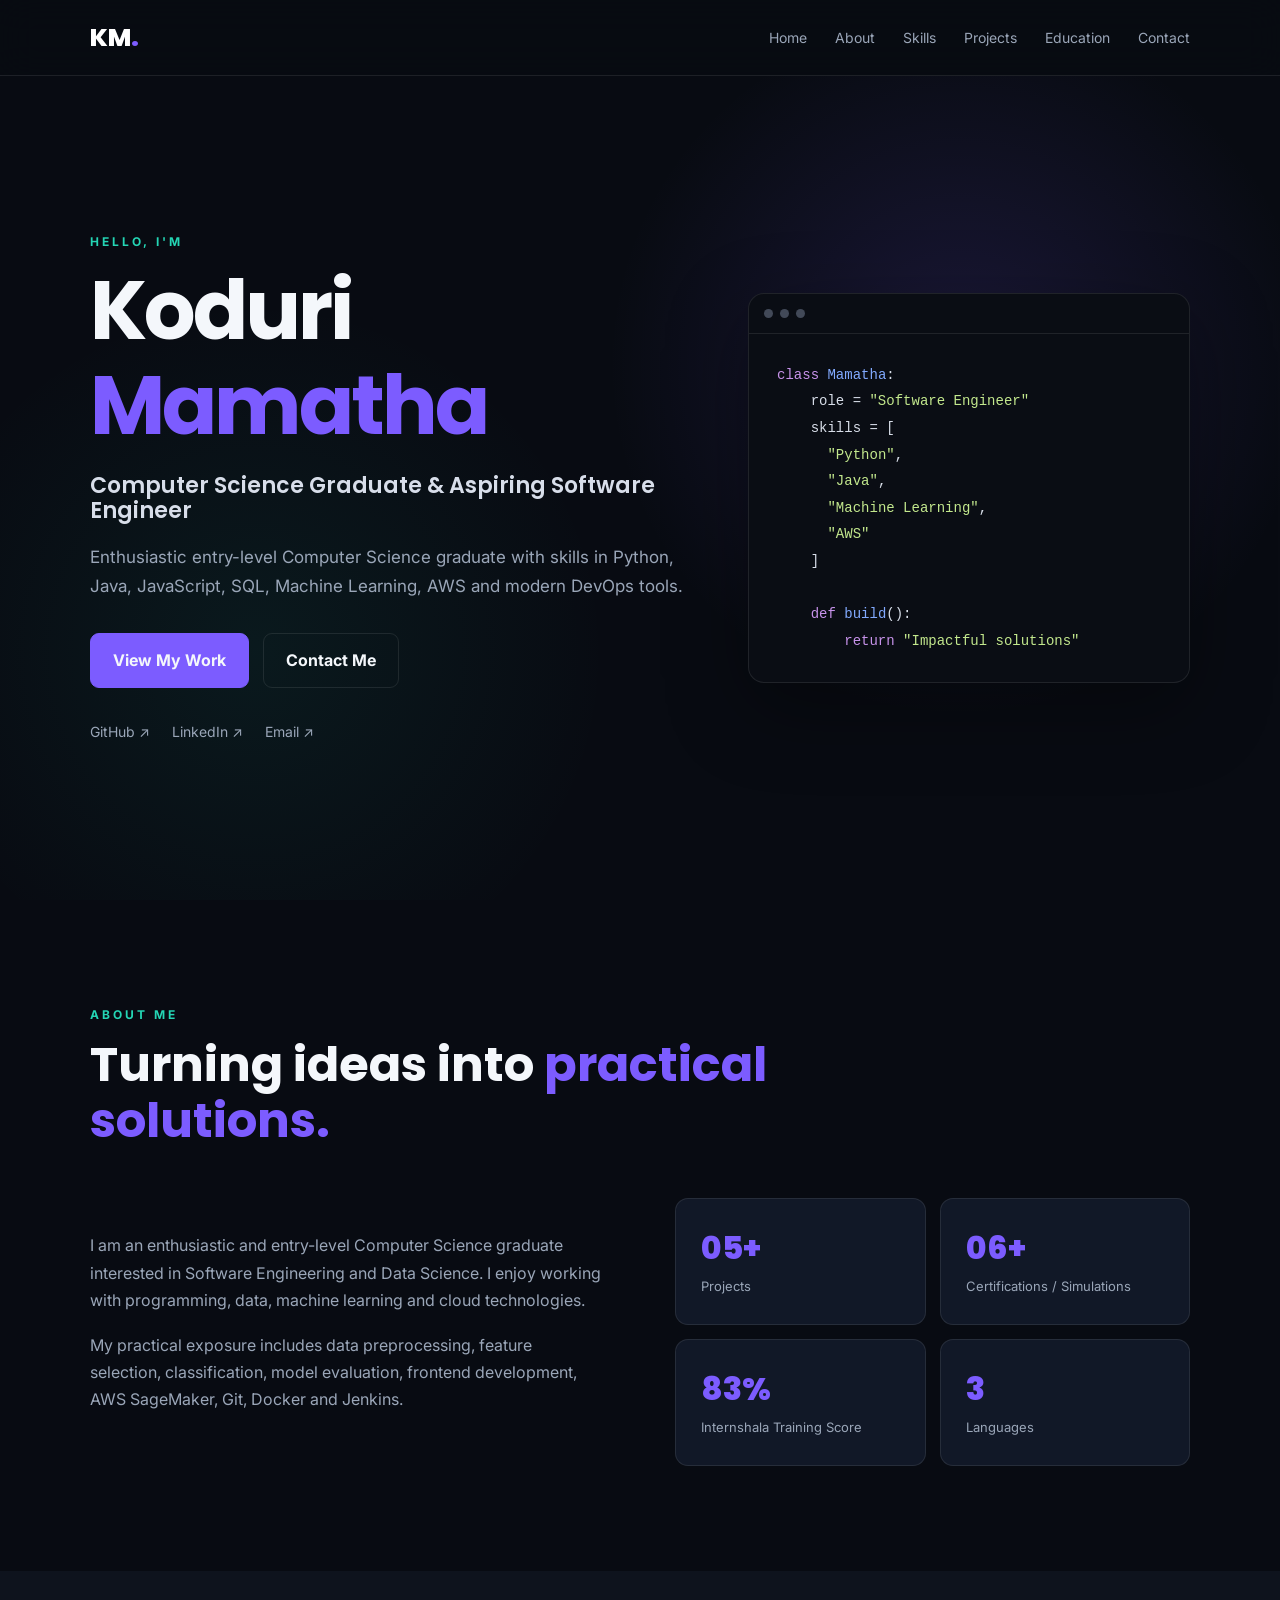
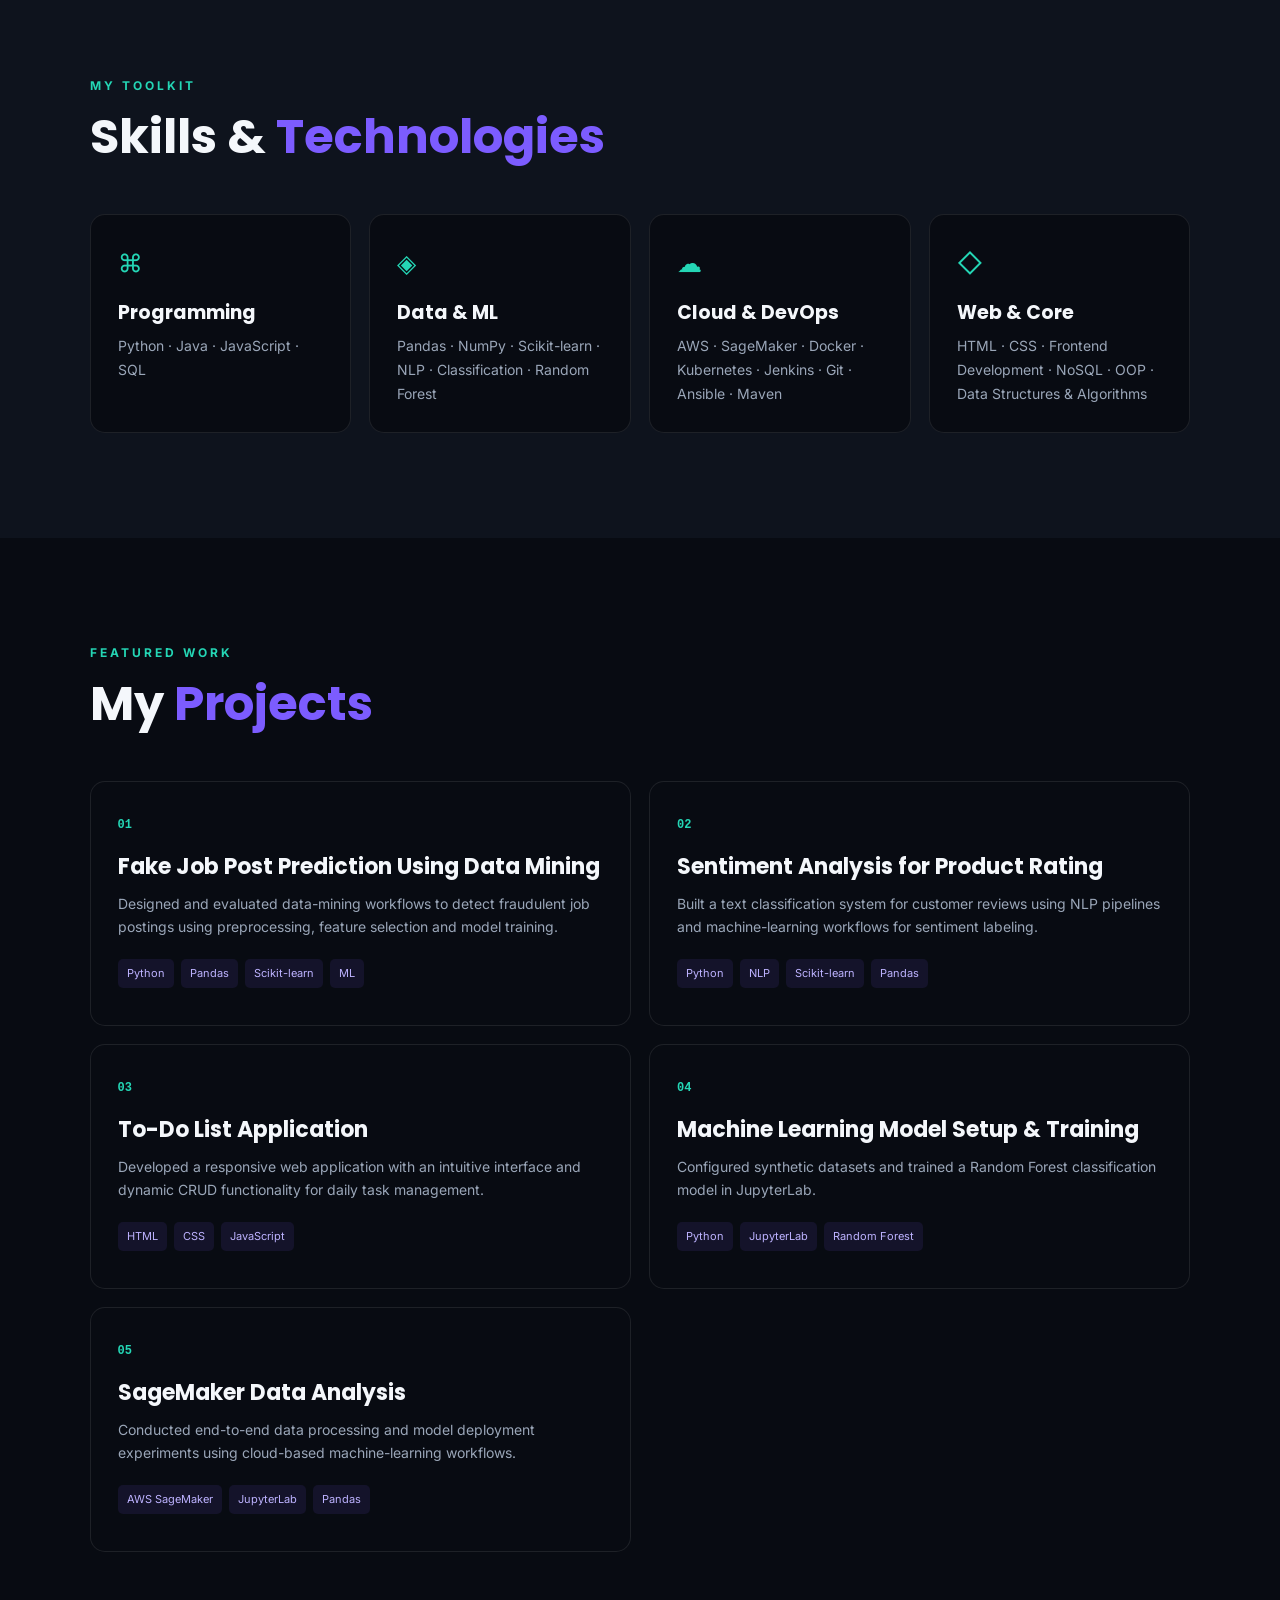
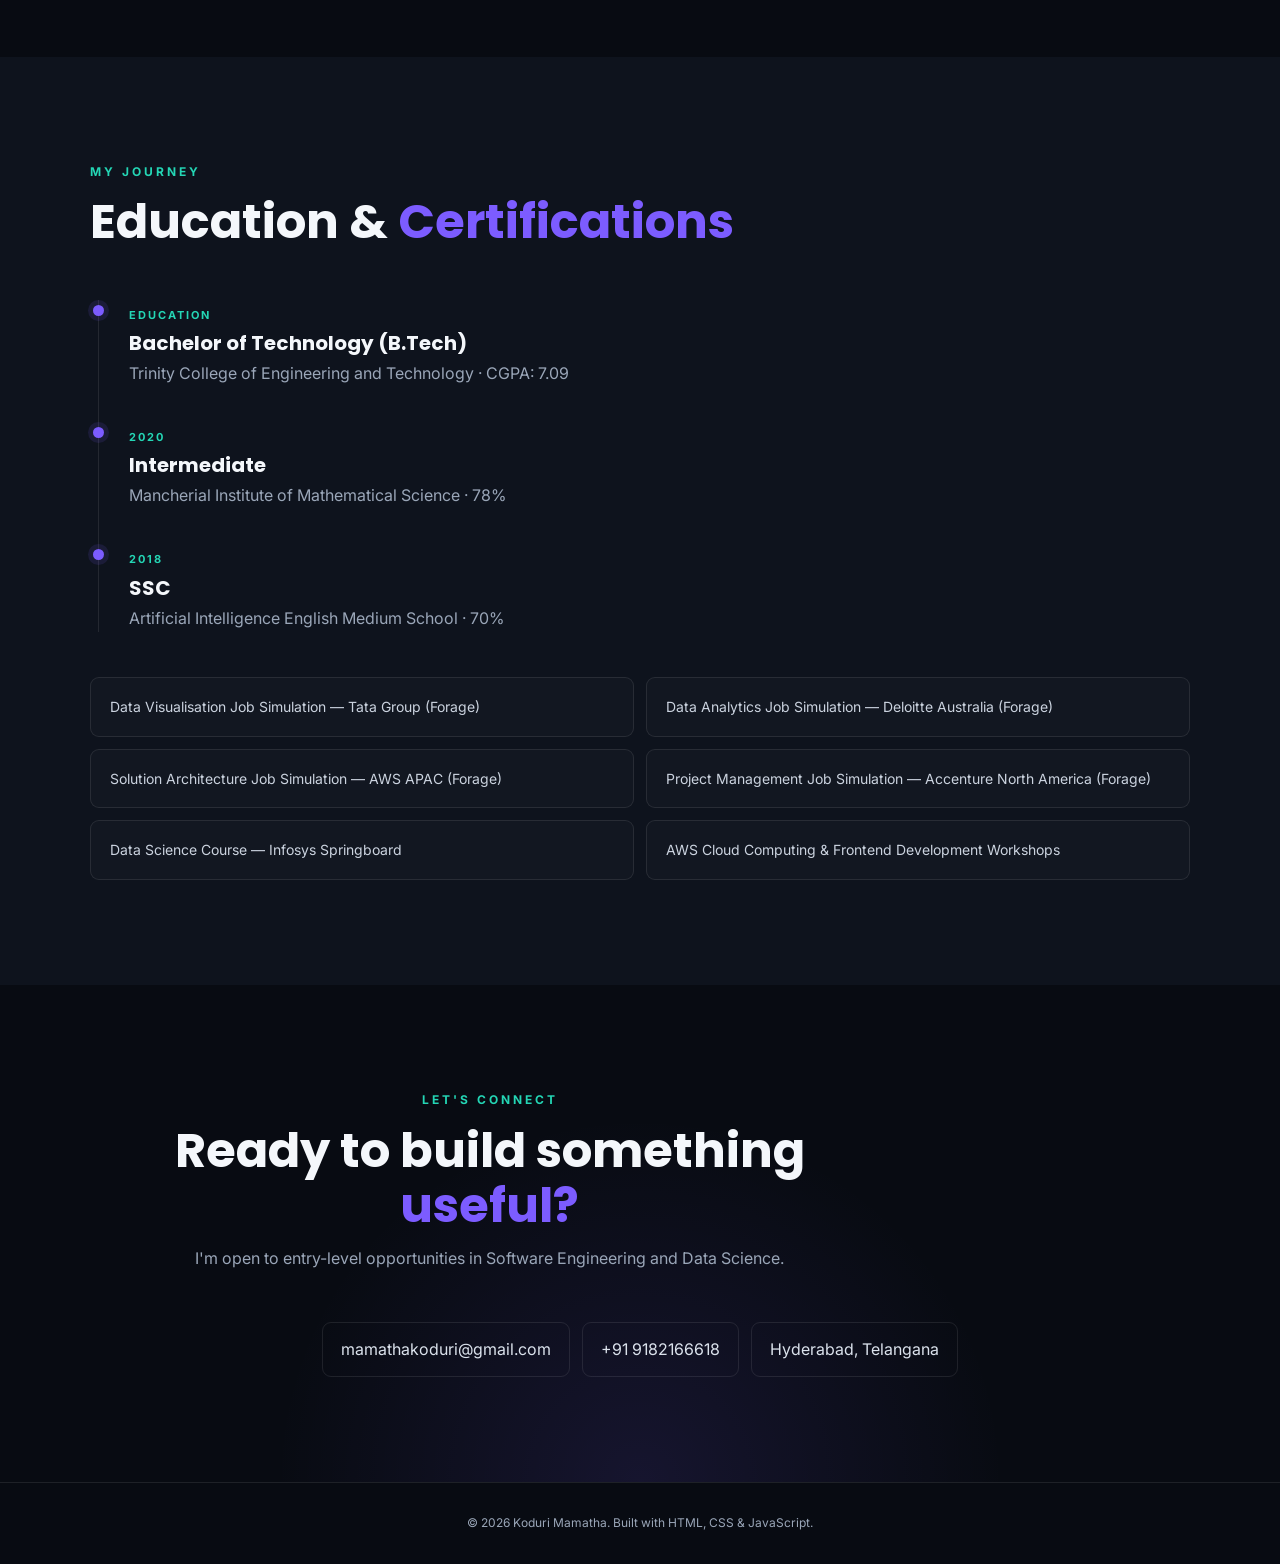
==== index.html @ 114ed8fb "Add portfolio website" ====
<!DOCTYPE html>
<html lang="en">
<head>
  <meta charset="UTF-8">
  <meta name="viewport" content="width=device-width, initial-scale=1.0">
  <meta name="description" content="Portfolio of Koduri Mamatha - Computer Science Graduate">
  <title>Koduri Mamatha | Portfolio</title>
  <link rel="preconnect" href="https://fonts.googleapis.com">
  <link rel="preconnect" href="https://fonts.gstatic.com" crossorigin>
  <link href="https://fonts.googleapis.com/css2?family=Inter:wght@400;500;600;700;800&family=Poppins:wght@500;600;700;800&display=swap" rel="stylesheet">
  <link rel="stylesheet" href="style.css">
</head>
<body>
  <header class="header">
    <a href="#home" class="logo">KM<span>.</span></a>
    <button class="menu-btn" aria-label="Open menu">☰</button>
    <nav class="nav">
      <a href="#home">Home</a>
      <a href="#about">About</a>
      <a href="#skills">Skills</a>
      <a href="#projects">Projects</a>
      <a href="#education">Education</a>
      <a href="#contact">Contact</a>
    </nav>
  </header>

  <main>
    <section id="home" class="hero">
      <div class="hero-content">
        <p class="eyebrow">HELLO, I'M</p>
        <h1>Koduri <span>Mamatha</span></h1>
        <h2>Computer Science Graduate &amp; Aspiring Software Engineer</h2>
        <p class="hero-text">
          Enthusiastic entry-level Computer Science graduate with skills in Python, Java,
          JavaScript, SQL, Machine Learning, AWS and modern DevOps tools.
        </p>
        <div class="buttons">
          <a class="btn primary" href="#projects">View My Work</a>
          <a class="btn secondary" href="#contact">Contact Me</a>
        </div>
        <div class="socials">
          <a href="https://github.com/mamathakoduri" target="_blank" rel="noopener">GitHub ↗</a>
          <a href="https://linkedin.com/in/koduri-mamatha-b3685325b" target="_blank" rel="noopener">LinkedIn ↗</a>
          <a href="mailto:mamathakoduri@gmail.com">Email ↗</a>
        </div>
      </div>
      <div class="hero-card">
        <div class="code-window">
          <div class="dots"><i></i><i></i><i></i></div>
          <pre><span class="purple">class</span> <span class="blue">Mamatha</span>:
    role = <span class="green">"Software Engineer"</span>
    skills = [
      <span class="green">"Python"</span>,
      <span class="green">"Java"</span>,
      <span class="green">"Machine Learning"</span>,
      <span class="green">"AWS"</span>
    ]

    <span class="purple">def</span> <span class="blue">build</span>():
        <span class="purple">return</span> <span class="green">"Impactful solutions"</span></pre>
        </div>
      </div>
    </section>

    <section id="about" class="section">
      <div class="section-heading">
        <p class="eyebrow">ABOUT ME</p>
        <h2>Turning ideas into <span>practical solutions.</span></h2>
      </div>
      <div class="about-grid">
        <div>
          <p>
            I am an enthusiastic and entry-level Computer Science graduate interested in
            Software Engineering and Data Science. I enjoy working with programming,
            data, machine learning and cloud technologies.
          </p>
          <p>
            My practical exposure includes data preprocessing, feature selection,
            classification, model evaluation, frontend development, AWS SageMaker,
            Git, Docker and Jenkins.
          </p>
        </div>
        <div class="facts">
          <div><strong>05+</strong><span>Projects</span></div>
          <div><strong>06+</strong><span>Certifications / Simulations</span></div>
          <div><strong>83%</strong><span>Internshala Training Score</span></div>
          <div><strong>3</strong><span>Languages</span></div>
        </div>
      </div>
    </section>

    <section id="skills" class="section alt">
      <div class="section-heading">
        <p class="eyebrow">MY TOOLKIT</p>
        <h2>Skills &amp; <span>Technologies</span></h2>
      </div>
      <div class="skills-grid">
        <article class="skill-card"><div class="icon">⌘</div><h3>Programming</h3><p>Python · Java · JavaScript · SQL</p></article>
        <article class="skill-card"><div class="icon">◈</div><h3>Data &amp; ML</h3><p>Pandas · NumPy · Scikit-learn · NLP · Classification · Random Forest</p></article>
        <article class="skill-card"><div class="icon">☁</div><h3>Cloud &amp; DevOps</h3><p>AWS · SageMaker · Docker · Kubernetes · Jenkins · Git · Ansible · Maven</p></article>
        <article class="skill-card"><div class="icon">◇</div><h3>Web &amp; Core</h3><p>HTML · CSS · Frontend Development · NoSQL · OOP · Data Structures &amp; Algorithms</p></article>
      </div>
    </section>

    <section id="projects" class="section">
      <div class="section-heading">
        <p class="eyebrow">FEATURED WORK</p>
        <h2>My <span>Projects</span></h2>
      </div>
      <div class="projects-grid">
        <article class="project-card">
          <span class="project-number">01</span>
          <h3>Fake Job Post Prediction Using Data Mining</h3>
          <p>Designed and evaluated data-mining workflows to detect fraudulent job postings using preprocessing, feature selection and model training.</p>
          <div class="tags"><span>Python</span><span>Pandas</span><span>Scikit-learn</span><span>ML</span></div>
        </article>
        <article class="project-card">
          <span class="project-number">02</span>
          <h3>Sentiment Analysis for Product Rating</h3>
          <p>Built a text classification system for customer reviews using NLP pipelines and machine-learning workflows for sentiment labeling.</p>
          <div class="tags"><span>Python</span><span>NLP</span><span>Scikit-learn</span><span>Pandas</span></div>
        </article>
        <article class="project-card">
          <span class="project-number">03</span>
          <h3>To-Do List Application</h3>
          <p>Developed a responsive web application with an intuitive interface and dynamic CRUD functionality for daily task management.</p>
          <div class="tags"><span>HTML</span><span>CSS</span><span>JavaScript</span></div>
        </article>
        <article class="project-card">
          <span class="project-number">04</span>
          <h3>Machine Learning Model Setup &amp; Training</h3>
          <p>Configured synthetic datasets and trained a Random Forest classification model in JupyterLab.</p>
          <div class="tags"><span>Python</span><span>JupyterLab</span><span>Random Forest</span></div>
        </article>
        <article class="project-card">
          <span class="project-number">05</span>
          <h3>SageMaker Data Analysis</h3>
          <p>Conducted end-to-end data processing and model deployment experiments using cloud-based machine-learning workflows.</p>
          <div class="tags"><span>AWS SageMaker</span><span>JupyterLab</span><span>Pandas</span></div>
        </article>
      </div>
    </section>

    <section id="education" class="section alt">
      <div class="section-heading">
        <p class="eyebrow">MY JOURNEY</p>
        <h2>Education &amp; <span>Certifications</span></h2>
      </div>
      <div class="timeline">
        <div class="timeline-item">
          <span class="dot"></span>
          <div><small>EDUCATION</small><h3>Bachelor of Technology (B.Tech)</h3><p>Trinity College of Engineering and Technology · CGPA: 7.09</p></div>
        </div>
        <div class="timeline-item">
          <span class="dot"></span>
          <div><small>2020</small><h3>Intermediate</h3><p>Mancherial Institute of Mathematical Science · 78%</p></div>
        </div>
        <div class="timeline-item">
          <span class="dot"></span>
          <div><small>2018</small><h3>SSC</h3><p>Artificial Intelligence English Medium School · 70%</p></div>
        </div>
      </div>
      <div class="certs">
        <div>Data Visualisation Job Simulation — Tata Group (Forage)</div>
        <div>Data Analytics Job Simulation — Deloitte Australia (Forage)</div>
        <div>Solution Architecture Job Simulation — AWS APAC (Forage)</div>
        <div>Project Management Job Simulation — Accenture North America (Forage)</div>
        <div>Data Science Course — Infosys Springboard</div>
        <div>AWS Cloud Computing &amp; Frontend Development Workshops</div>
      </div>
    </section>

    <section id="contact" class="section contact">
      <div class="section-heading">
        <p class="eyebrow">LET'S CONNECT</p>
        <h2>Ready to build something <span>useful?</span></h2>
        <p>I'm open to entry-level opportunities in Software Engineering and Data Science.</p>
      </div>
      <div class="contact-box">
        <a href="mailto:mamathakoduri@gmail.com">mamathakoduri@gmail.com</a>
        <a href="tel:+919182166618">+91 9182166618</a>
        <span>Hyderabad, Telangana</span>
      </div>
    </section>
  </main>

  <footer>
    <p>© 2026 Koduri Mamatha. Built with HTML, CSS &amp; JavaScript.</p>
  </footer>
  <script src="script.js"></script>
</body>
</html>
---- style.css ----
*{box-sizing:border-box;margin:0;padding:0}
:root{--bg:#080b12;--surface:#0e131d;--surface2:#111827;--text:#f4f7fb;--muted:#9aa6b8;--accent:#7c5cff;--accent2:#24d6b5;--border:rgba(255,255,255,.09)}
html{scroll-behavior:smooth}
body{font-family:Inter,Arial,sans-serif;background:var(--bg);color:var(--text);line-height:1.7}
a{color:inherit;text-decoration:none}
.header{height:76px;display:flex;align-items:center;justify-content:space-between;padding:0 7%;position:sticky;top:0;z-index:10;background:rgba(8,11,18,.82);backdrop-filter:blur(18px);border-bottom:1px solid var(--border)}
.logo{font:800 25px Poppins;color:#fff}.logo span{color:var(--accent)}
.nav{display:flex;gap:28px}.nav a{font-size:14px;color:var(--muted);transition:.25s}.nav a:hover{color:#fff}
.menu-btn{display:none;background:none;border:0;color:#fff;font-size:25px}
.hero{min-height:calc(100vh - 76px);padding:90px 7%;display:grid;grid-template-columns:1.15fr .85fr;align-items:center;gap:60px;background:radial-gradient(circle at 75% 35%,rgba(124,92,255,.16),transparent 32%),radial-gradient(circle at 20% 70%,rgba(36,214,181,.07),transparent 30%)}
.eyebrow{color:var(--accent2);font-weight:700;font-size:12px;letter-spacing:3px;margin-bottom:12px}
h1,h2,h3{font-family:Poppins,sans-serif;line-height:1.15}
h1{font-size:clamp(46px,7vw,82px);letter-spacing:-3px}
h1 span,h2 span{color:var(--accent)}
.hero h2{font-size:22px;margin:20px 0;color:#d8deea;font-weight:600}
.hero-text{max-width:650px;color:var(--muted);font-size:17px}
.buttons{display:flex;gap:14px;margin:32px 0}
.btn{padding:13px 22px;border-radius:9px;font-weight:700;border:1px solid var(--border);transition:.25s}
.btn.primary{background:var(--accent);border-color:var(--accent)}.btn.primary:hover{transform:translateY(-2px)}
.btn.secondary:hover{background:var(--surface2)}
.socials{display:flex;gap:22px;color:var(--muted);font-size:14px}.socials a:hover{color:#fff}
.code-window{background:#0a0d14;border:1px solid var(--border);border-radius:16px;box-shadow:0 25px 80px rgba(0,0,0,.35);overflow:hidden}
.dots{display:flex;gap:7px;padding:15px;border-bottom:1px solid var(--border)}.dots i{width:9px;height:9px;border-radius:50%;background:#424958}
pre{padding:28px;font:14px/1.9 ui-monospace,SFMono-Regular,Consolas,monospace;color:#d8dee9;overflow:auto}.purple{color:#c792ea}.blue{color:#82aaff}.green{color:#c3e88d}
.section{padding:105px 7%}.alt{background:var(--surface)}
.section-heading{max-width:800px;margin-bottom:50px}.section-heading h2{font-size:clamp(32px,4vw,48px);margin-bottom:12px}.section-heading>p:last-child{color:var(--muted)}
.about-grid{display:grid;grid-template-columns:1fr 1fr;gap:70px;align-items:center}.about-grid p{color:var(--muted);margin-bottom:18px}
.facts{display:grid;grid-template-columns:1fr 1fr;gap:14px}.facts div{background:var(--surface2);border:1px solid var(--border);border-radius:13px;padding:25px}.facts strong{display:block;font:800 32px Poppins;color:var(--accent)}.facts span{color:var(--muted);font-size:13px}
.skills-grid{display:grid;grid-template-columns:repeat(4,1fr);gap:18px}.skill-card,.project-card{background:var(--bg);border:1px solid var(--border);border-radius:15px;padding:27px;transition:.25s}.skill-card:hover,.project-card:hover{transform:translateY(-5px);border-color:rgba(124,92,255,.45)}
.icon{font-size:25px;color:var(--accent2);margin-bottom:18px}.skill-card h3{font-size:19px;margin-bottom:10px}.skill-card p{color:var(--muted);font-size:14px}
.projects-grid{display:grid;grid-template-columns:repeat(2,1fr);gap:18px}.project-card{position:relative;min-height:245px}.project-number{color:var(--accent2);font:700 12px monospace}.project-card h3{font-size:22px;margin:18px 0 12px}.project-card p{color:var(--muted);font-size:14px}.tags{display:flex;flex-wrap:wrap;gap:7px;margin-top:20px}.tags span{padding:5px 9px;background:rgba(124,92,255,.1);color:#bdb2ff;border-radius:5px;font-size:11px}
.timeline{border-left:1px solid var(--border);margin-left:8px;padding-left:30px}.timeline-item{position:relative;margin-bottom:35px}.dot{position:absolute;left:-36px;top:5px;width:11px;height:11px;background:var(--accent);border-radius:50%;box-shadow:0 0 0 5px rgba(124,92,255,.12)}.timeline small{color:var(--accent2);font-size:11px;font-weight:700;letter-spacing:2px}.timeline h3{margin:5px 0;font-size:20px}.timeline p{color:var(--muted)}
.certs{display:grid;grid-template-columns:repeat(2,1fr);gap:12px;margin-top:45px}.certs div{padding:17px 19px;border:1px solid var(--border);border-radius:9px;color:#cbd3df;font-size:14px;background:rgba(255,255,255,.02)}
.contact{text-align:center;background:radial-gradient(circle at 50% 100%,rgba(124,92,255,.12),transparent 45%)}
.contact-box{max-width:750px;margin:35px auto 0;display:flex;justify-content:center;flex-wrap:wrap;gap:12px}.contact-box>*{padding:13px 18px;border:1px solid var(--border);border-radius:9px;color:#dbe2ec}.contact-box a:hover{border-color:var(--accent);color:#fff}
footer{padding:30px 7%;border-top:1px solid var(--border);color:var(--muted);font-size:12px;text-align:center}
@media(max-width:900px){.hero{grid-template-columns:1fr;padding-top:70px}.hero-card{display:none}.skills-grid{grid-template-columns:1fr 1fr}.about-grid{grid-template-columns:1fr}.projects-grid{grid-template-columns:1fr}}
@media(max-width:650px){.header{padding:0 5%}.menu-btn{display:block}.nav{display:none;position:absolute;top:76px;left:0;right:0;padding:20px 7%;background:var(--surface);flex-direction:column;gap:18px;border-bottom:1px solid var(--border)}.nav.open{display:flex}.section{padding:75px 5%}.hero{padding:65px 5%;min-height:auto}.skills-grid,.certs{grid-template-columns:1fr}.buttons{flex-wrap:wrap}.socials{flex-wrap:wrap}h1{letter-spacing:-2px}}
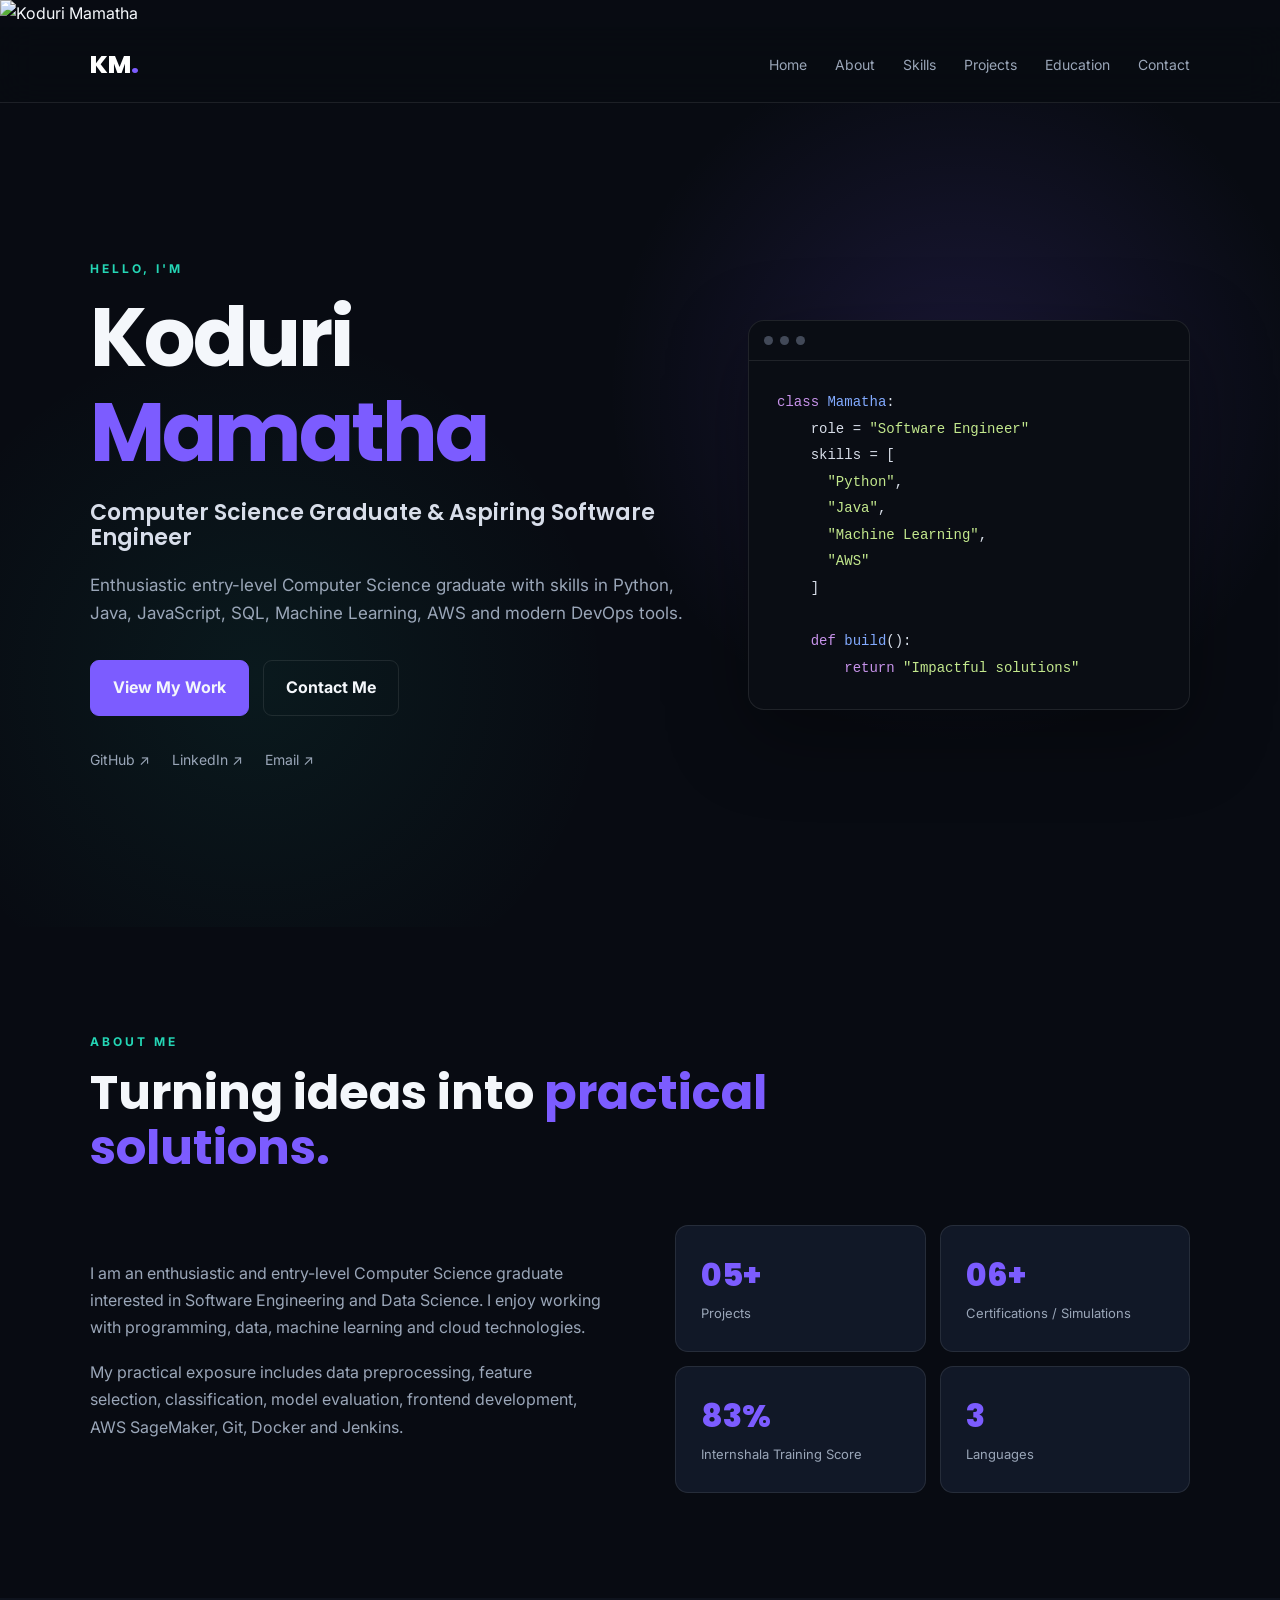
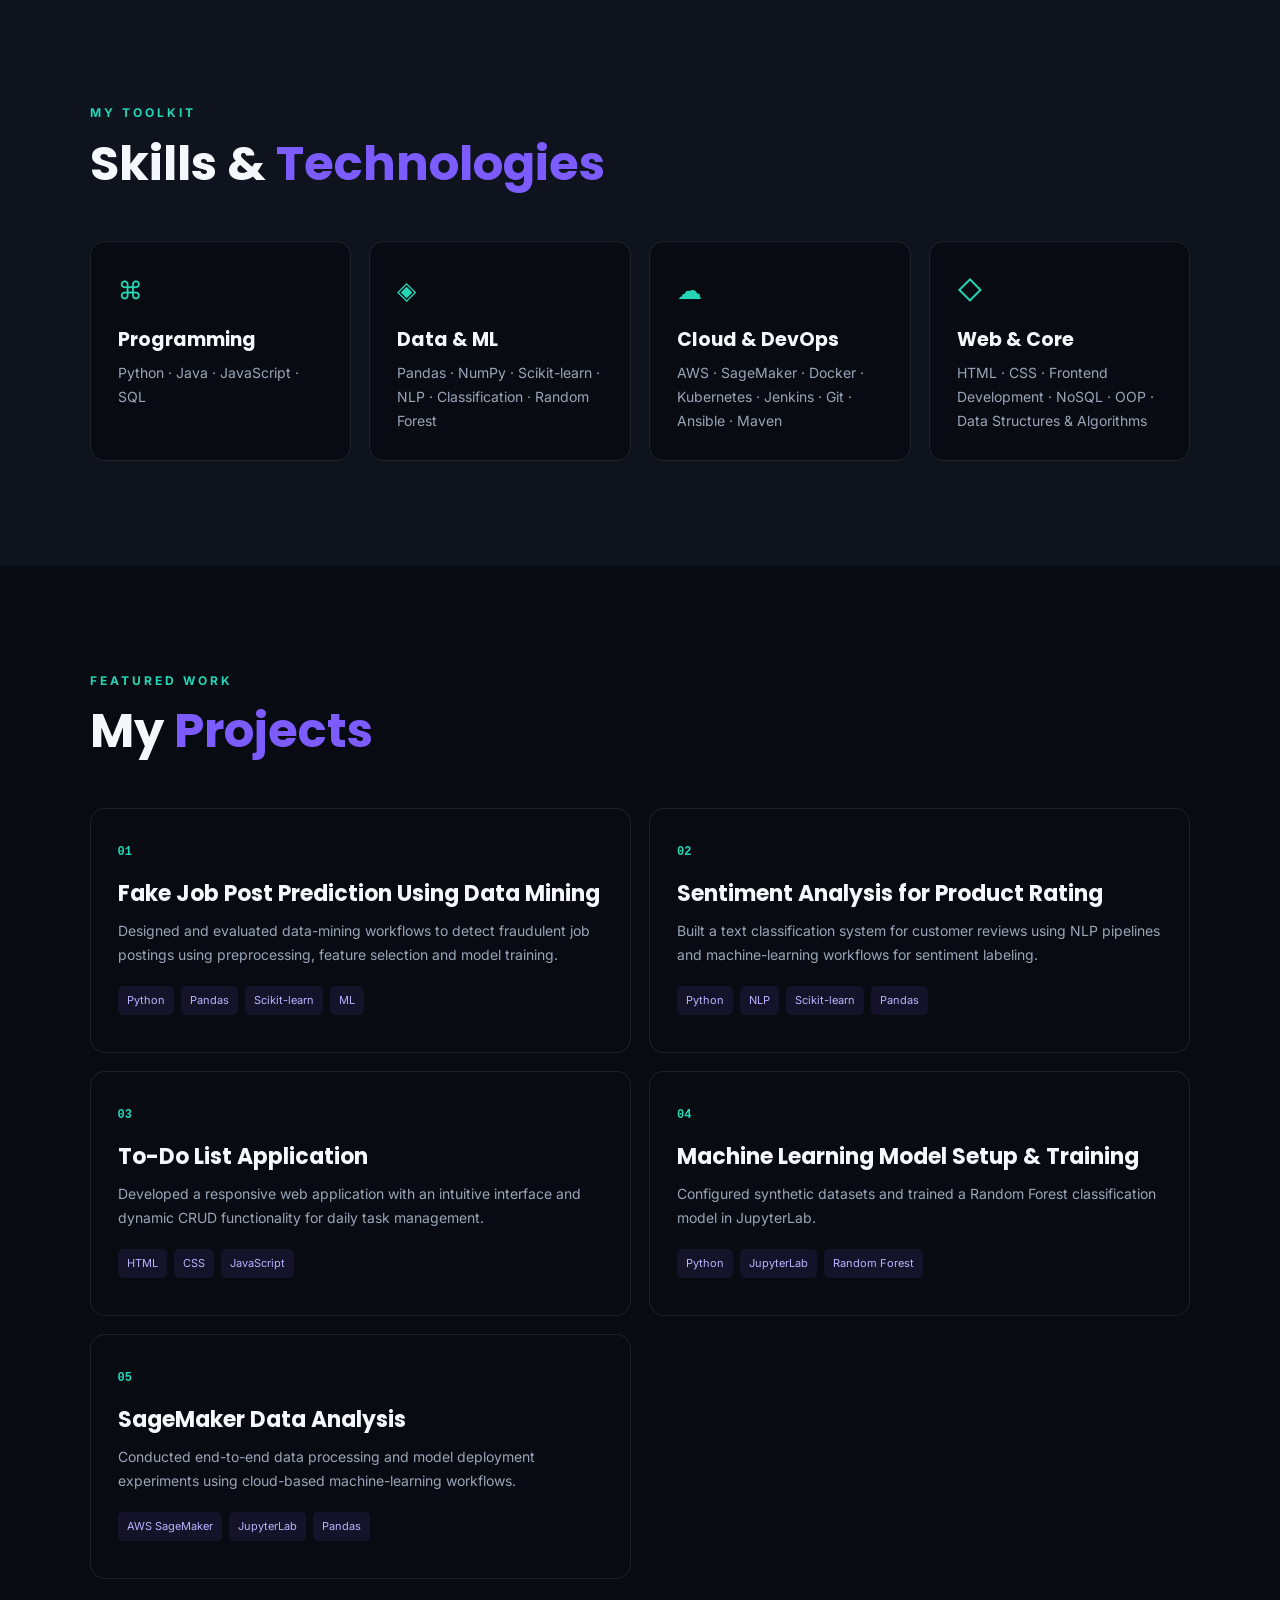
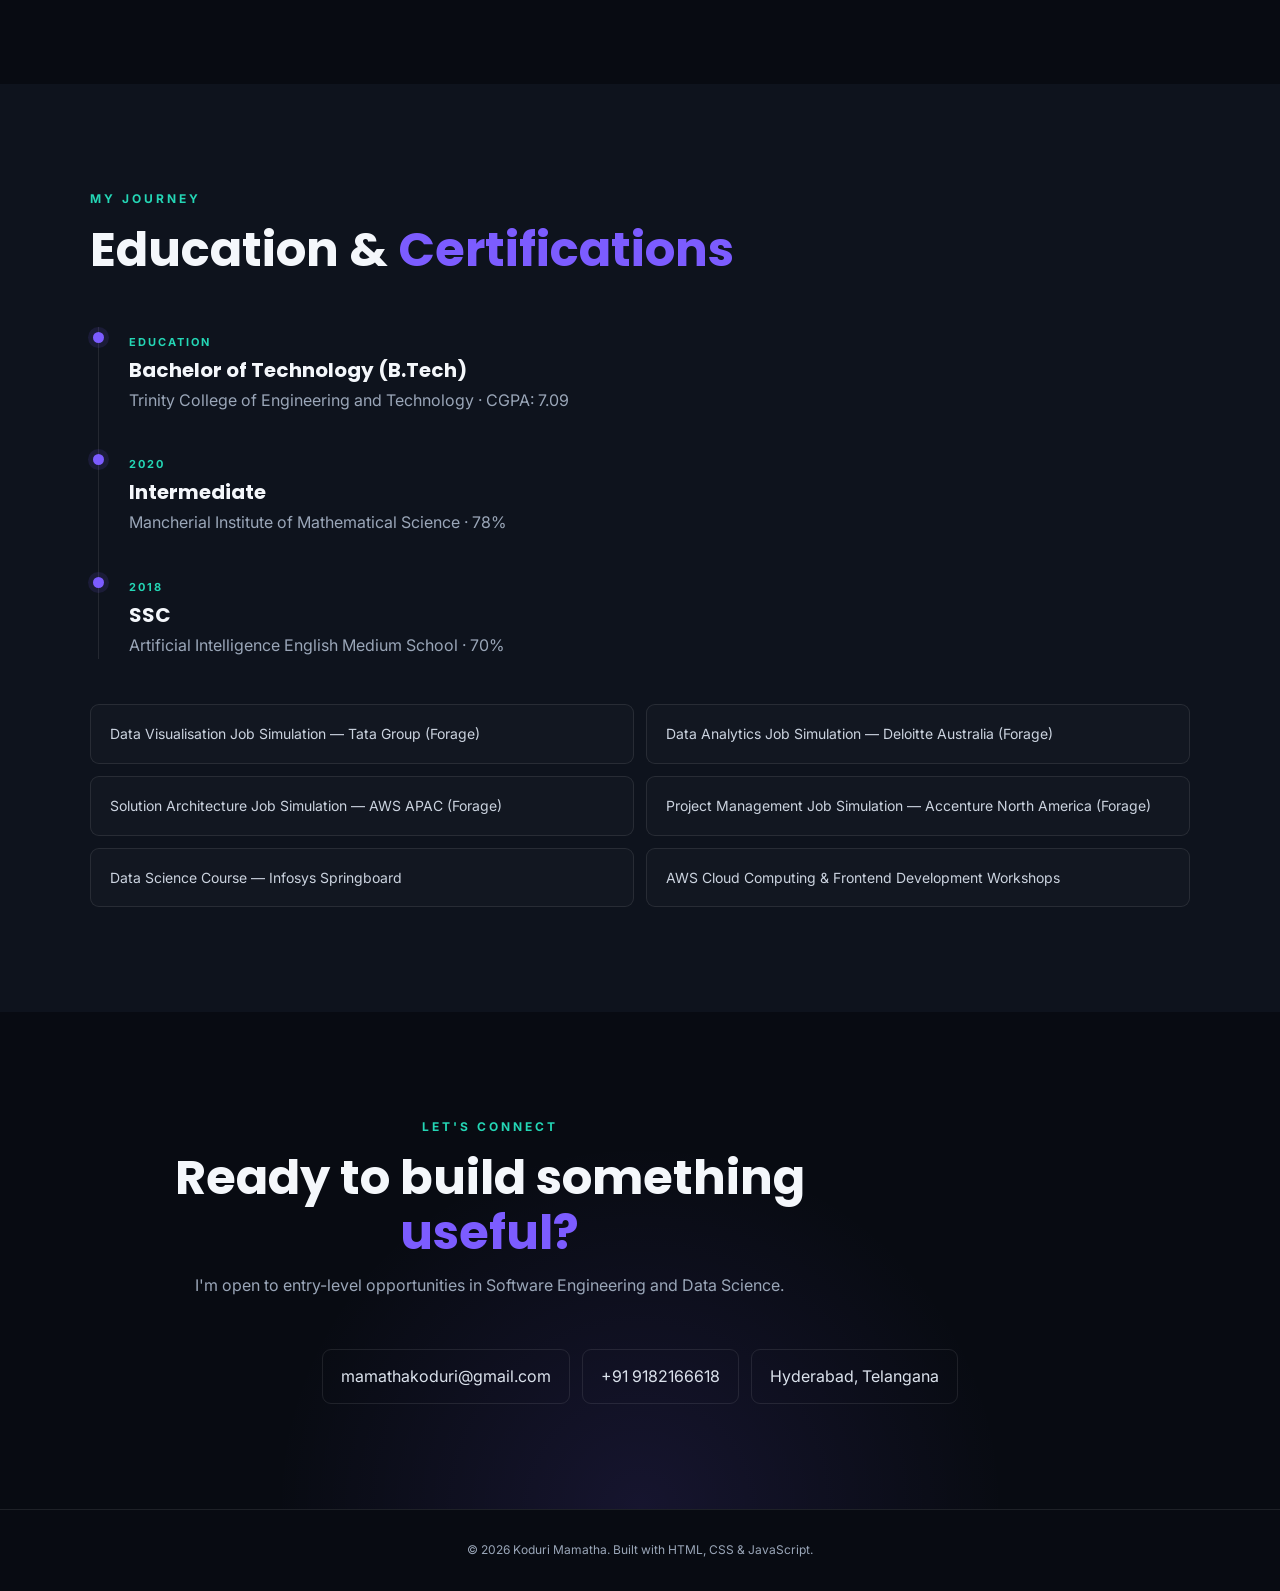
==== commit 97b50f04: "Update index.html" ====
--- a/index.html
+++ b/index.html
@@ -3,6 +3,7 @@
 <head>
   <meta charset="UTF-8">
   <meta name="viewport" content="width=device-width, initial-scale=1.0">
+  <img src="Profile.jpg" alt="Koduri Mamatha">
   <meta name="description" content="Portfolio of Koduri Mamatha - Computer Science Graduate">
   <title>Koduri Mamatha | Portfolio</title>
   <link rel="preconnect" href="https://fonts.googleapis.com">
@@ -189,4 +190,4 @@
   </footer>
   <script src="script.js"></script>
 </body>
-</html>+</html>
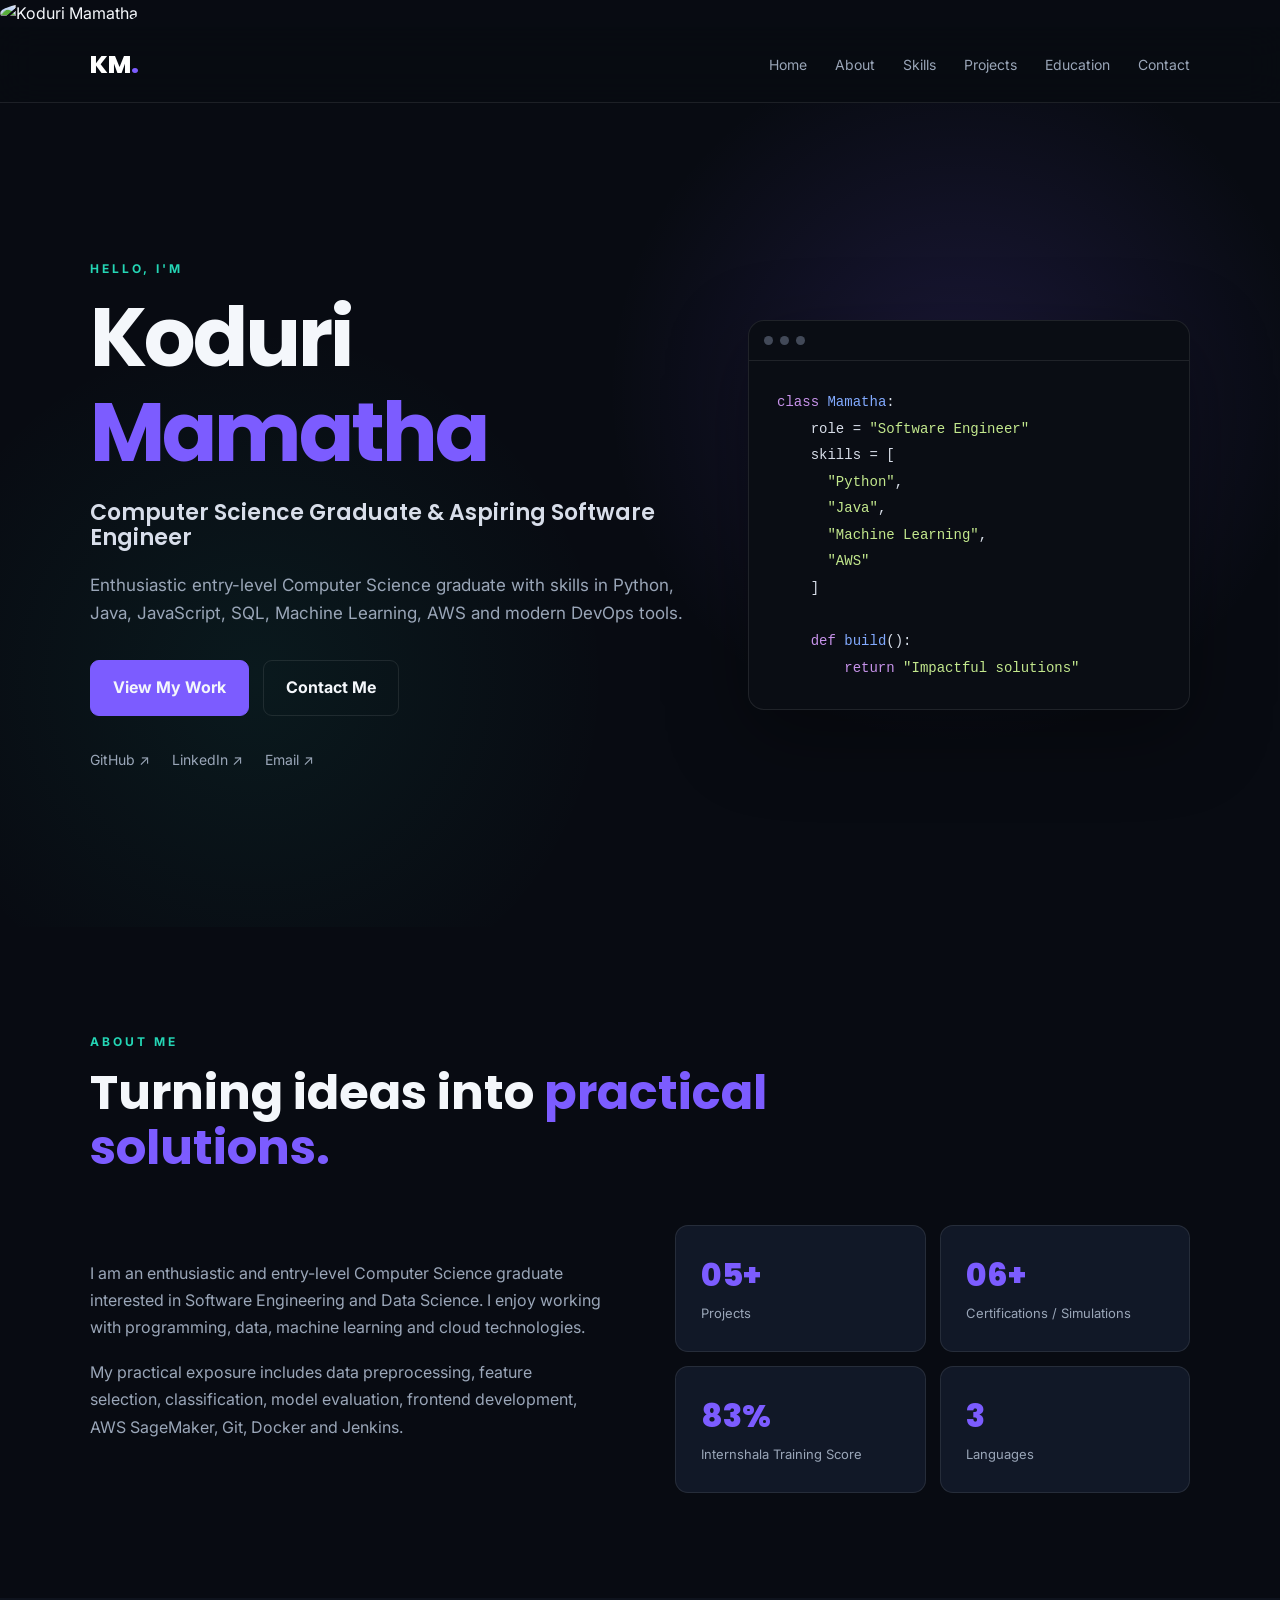
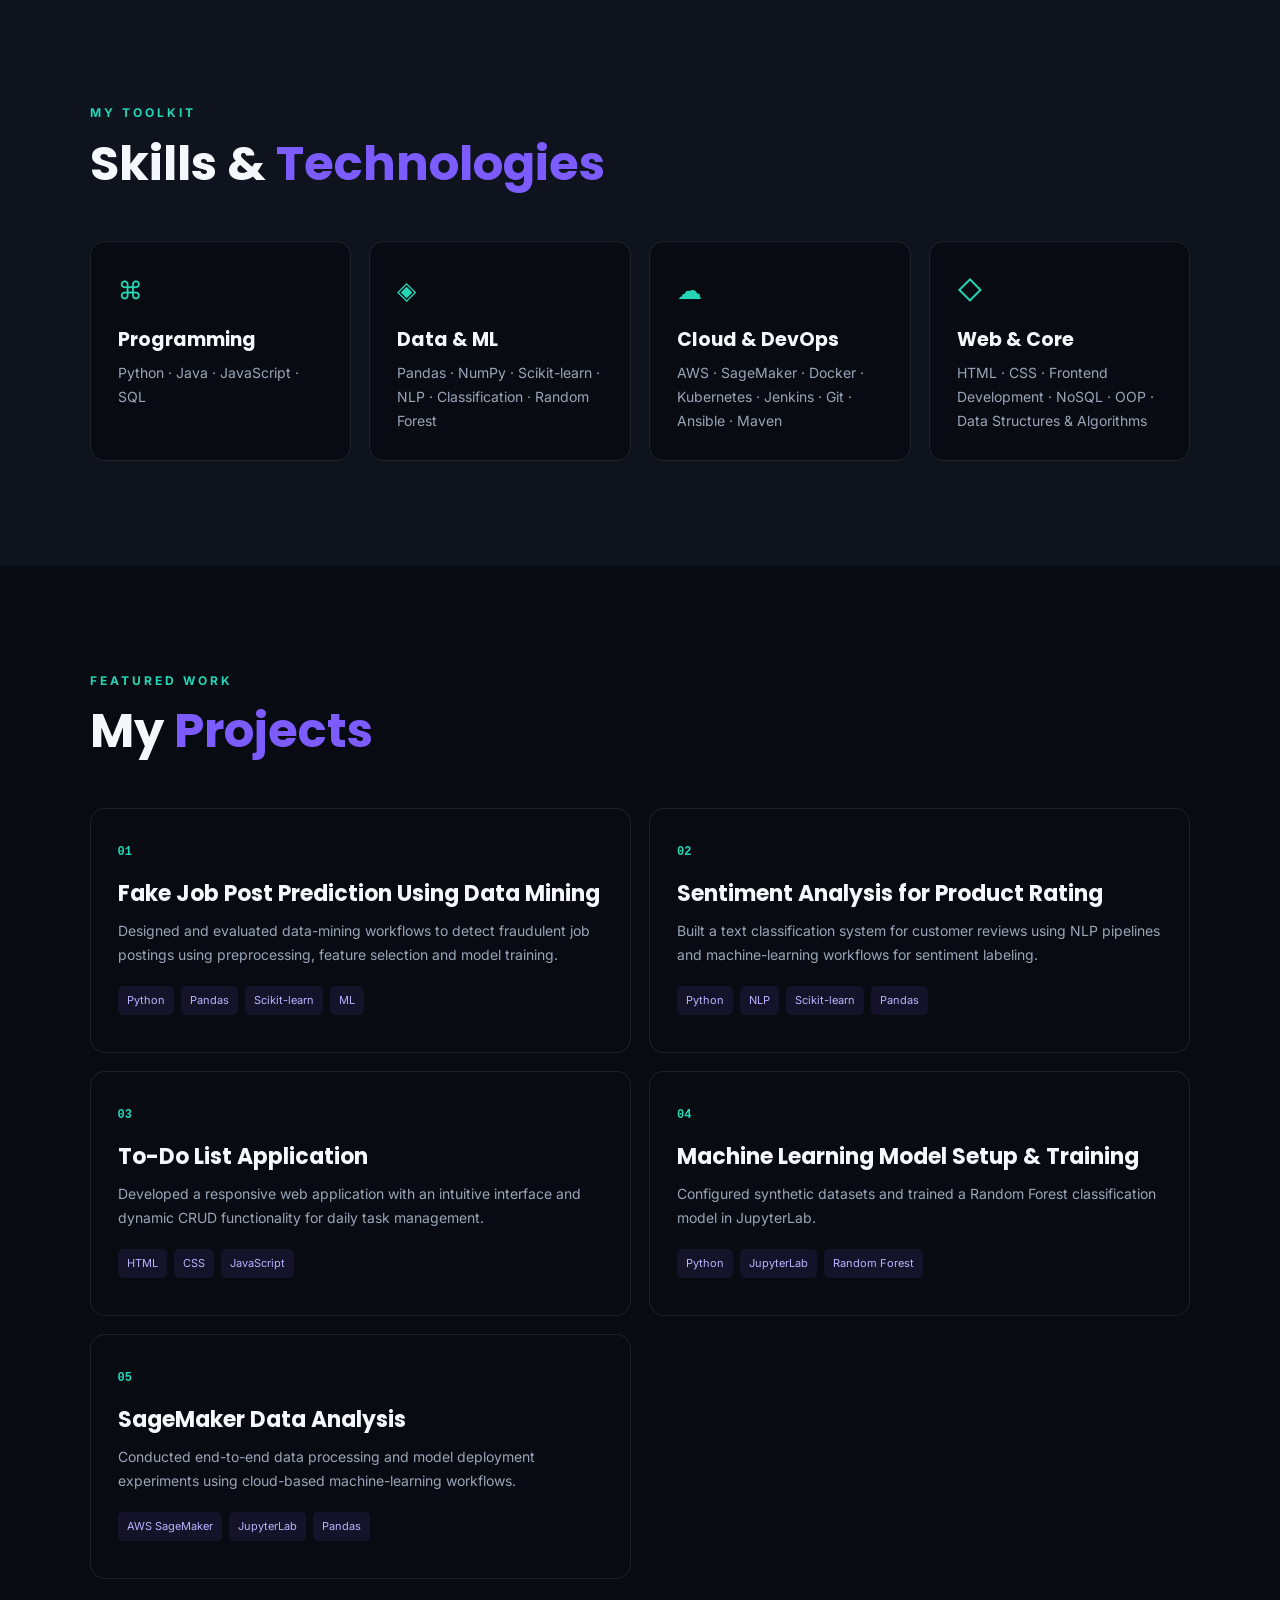
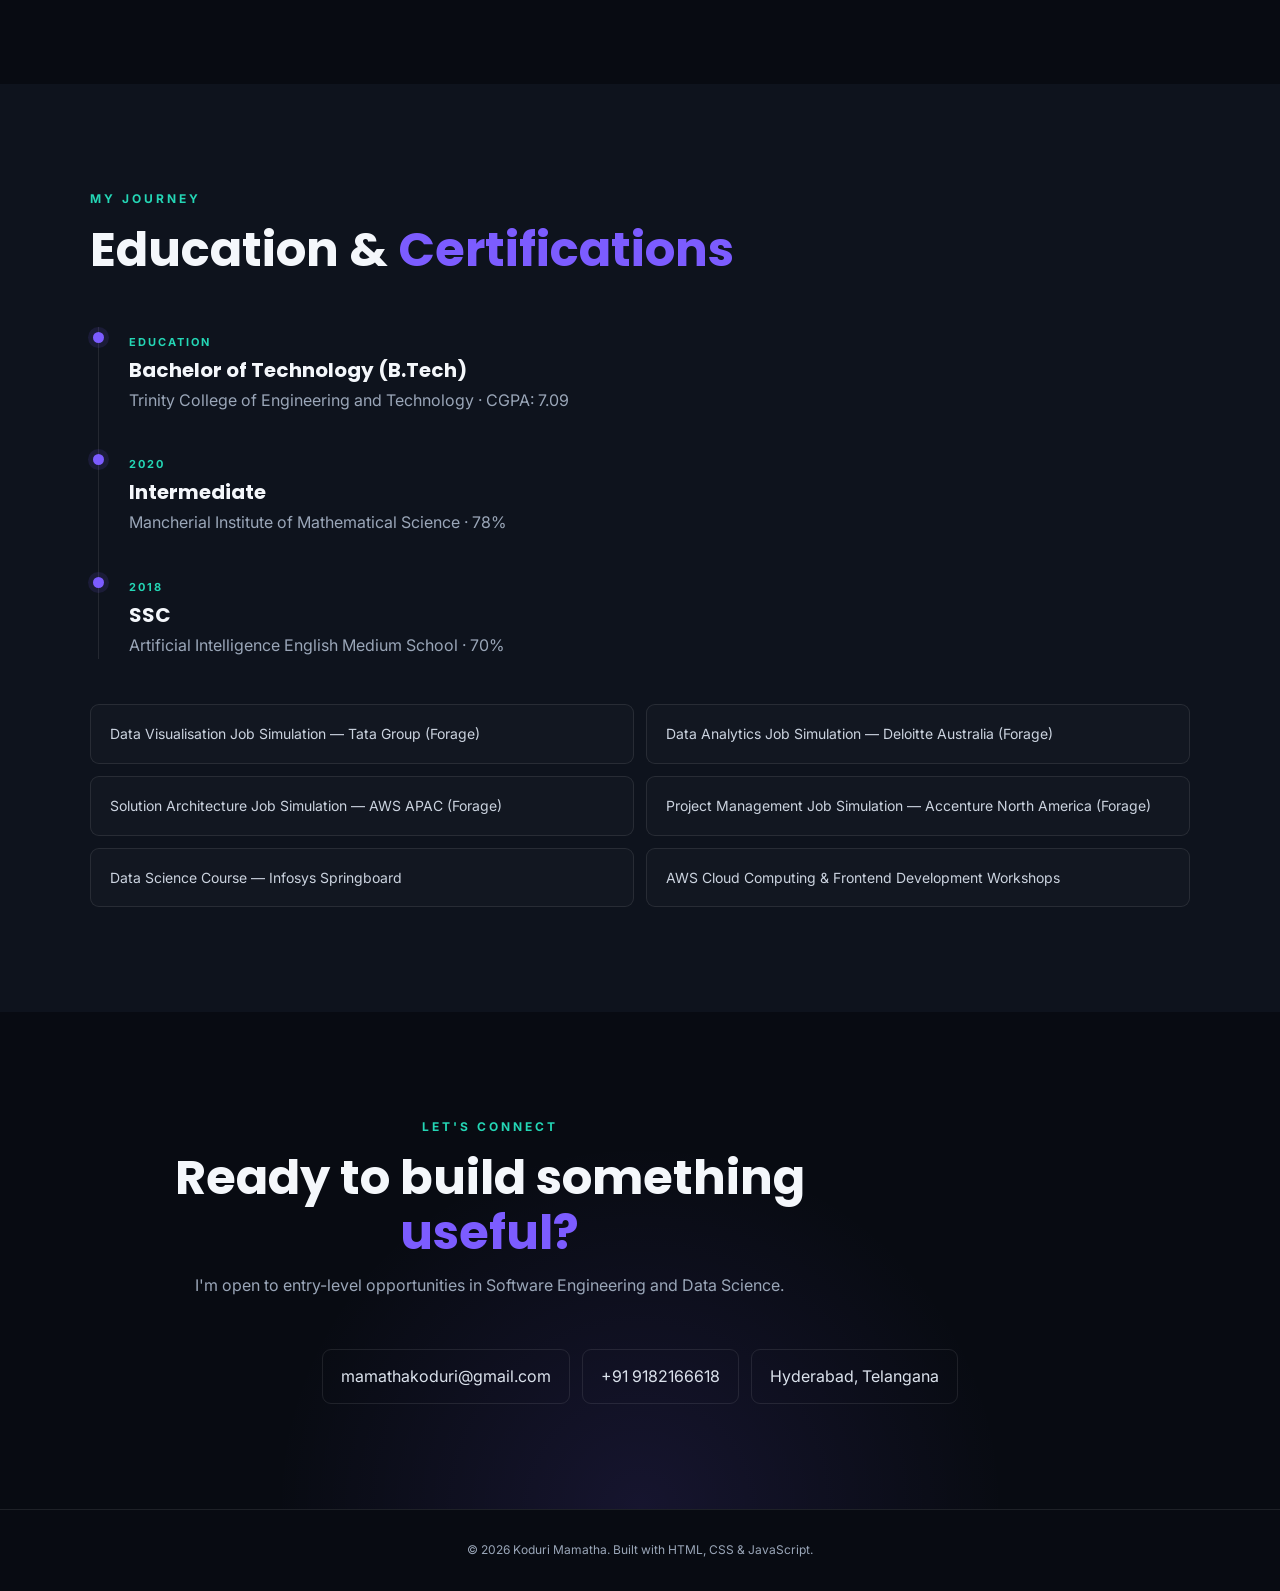
==== commit 5b7e77db: "Update profile image source in index.html" ====
--- a/index.html
+++ b/index.html
@@ -3,9 +3,9 @@
 <head>
   <meta charset="UTF-8">
   <meta name="viewport" content="width=device-width, initial-scale=1.0">
-  <img src="Profile.jpg" alt="Koduri Mamatha">
   <meta name="description" content="Portfolio of Koduri Mamatha - Computer Science Graduate">
   <title>Koduri Mamatha | Portfolio</title>
+  <img src="profile.jpg" alt="Koduri Mamatha" class="profile-photo">
   <link rel="preconnect" href="https://fonts.googleapis.com">
   <link rel="preconnect" href="https://fonts.gstatic.com" crossorigin>
   <link href="https://fonts.googleapis.com/css2?family=Inter:wght@400;500;600;700;800&family=Poppins:wght@500;600;700;800&display=swap" rel="stylesheet">
--- a/style.css
+++ b/style.css
@@ -36,3 +36,10 @@
 footer{padding:30px 7%;border-top:1px solid var(--border);color:var(--muted);font-size:12px;text-align:center}
 @media(max-width:900px){.hero{grid-template-columns:1fr;padding-top:70px}.hero-card{display:none}.skills-grid{grid-template-columns:1fr 1fr}.about-grid{grid-template-columns:1fr}.projects-grid{grid-template-columns:1fr}}
 @media(max-width:650px){.header{padding:0 5%}.menu-btn{display:block}.nav{display:none;position:absolute;top:76px;left:0;right:0;padding:20px 7%;background:var(--surface);flex-direction:column;gap:18px;border-bottom:1px solid var(--border)}.nav.open{display:flex}.section{padding:75px 5%}.hero{padding:65px 5%;min-height:auto}.skills-grid,.certs{grid-template-columns:1fr}.buttons{flex-wrap:wrap}.socials{flex-wrap:wrap}h1{letter-spacing:-2px}}
+/* Profile Photo */
+.profile-photo {
+    width: 180px;
+    height: 180px;
+    border-radius: 50%;
+    object-fit: cover;
+}
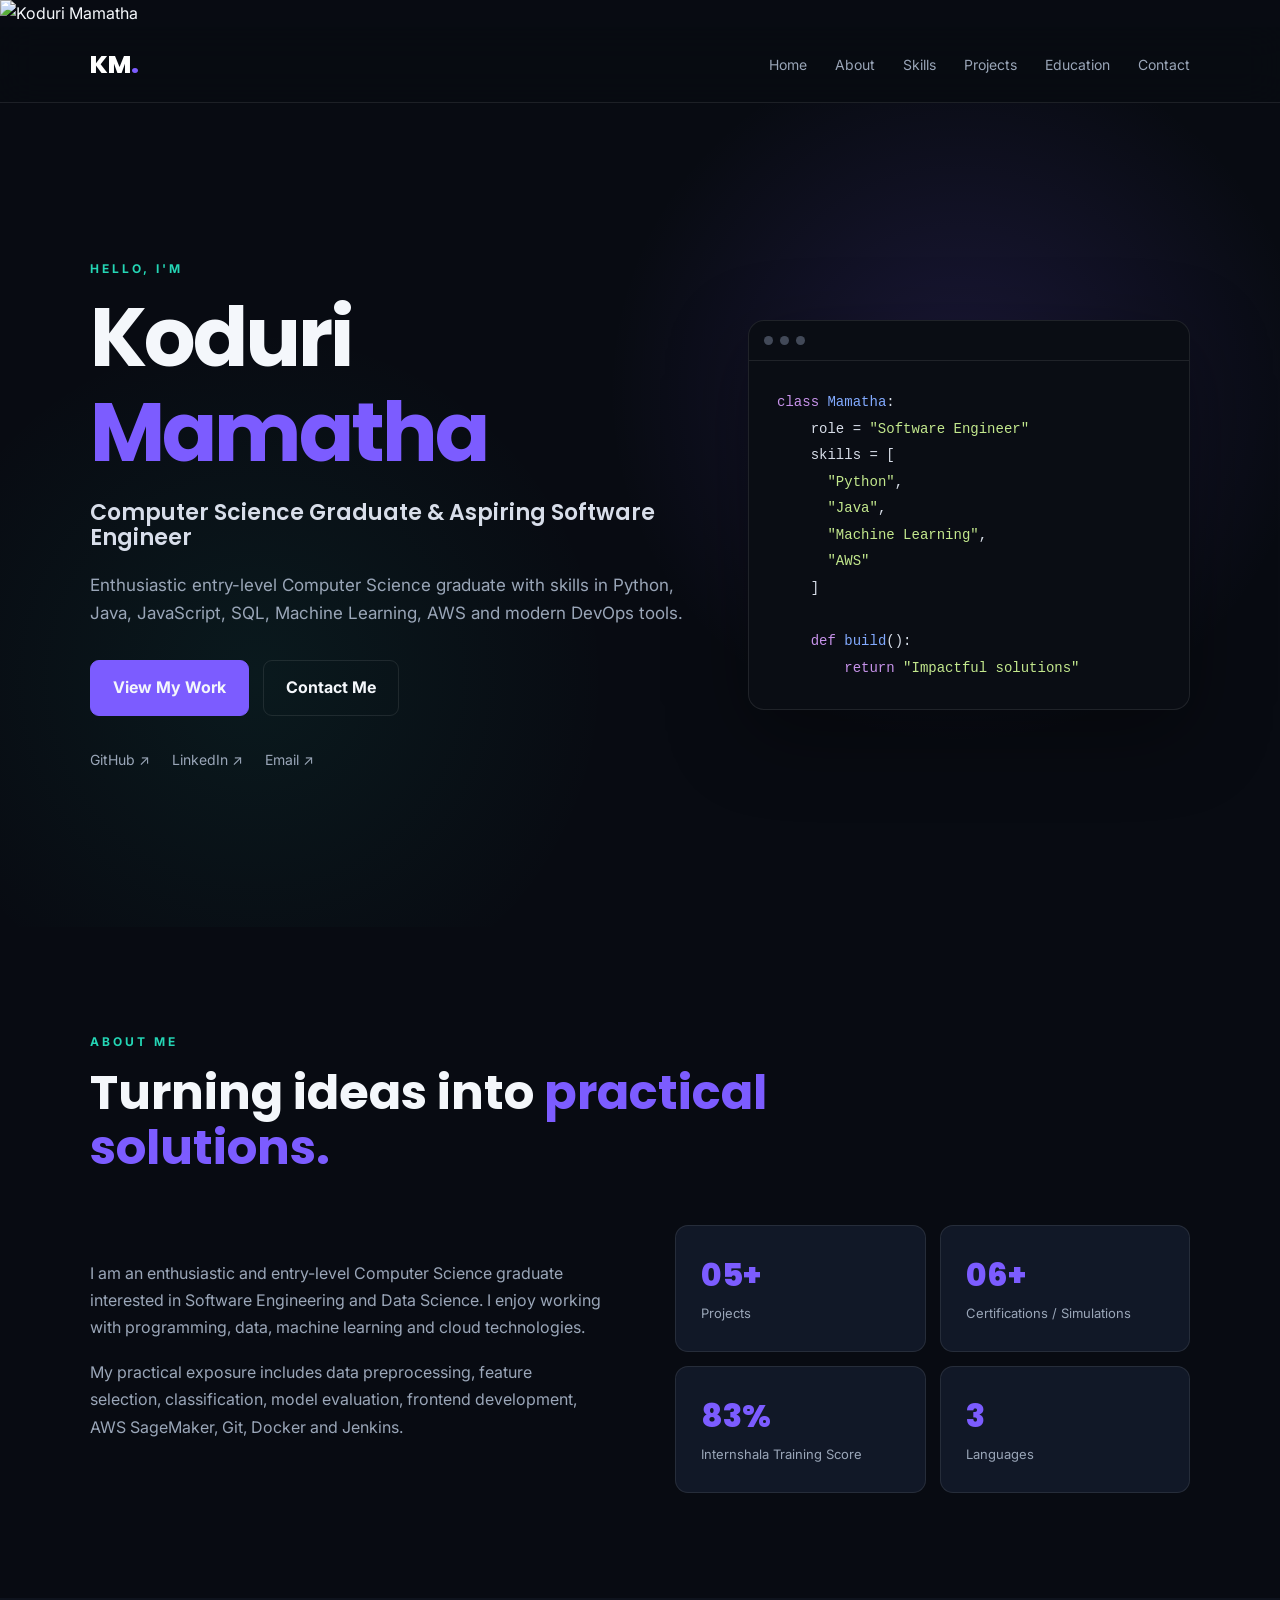
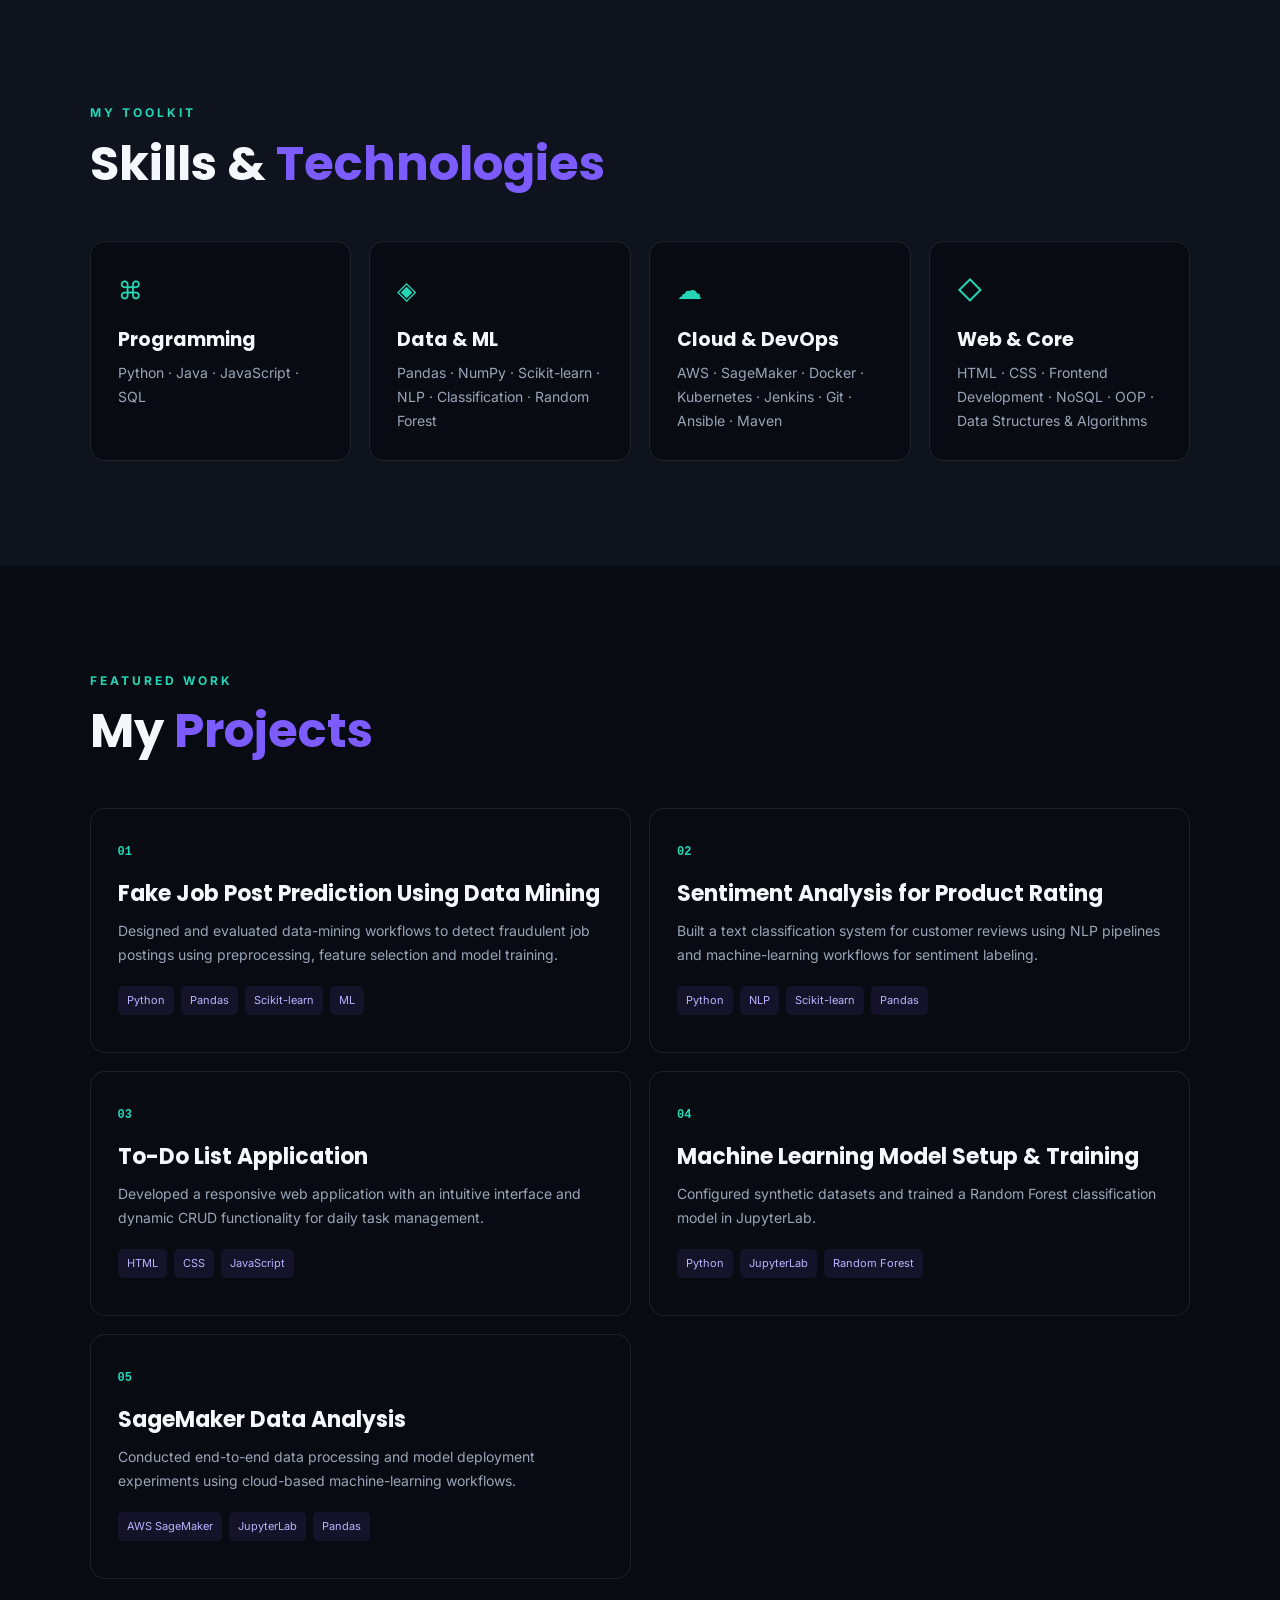
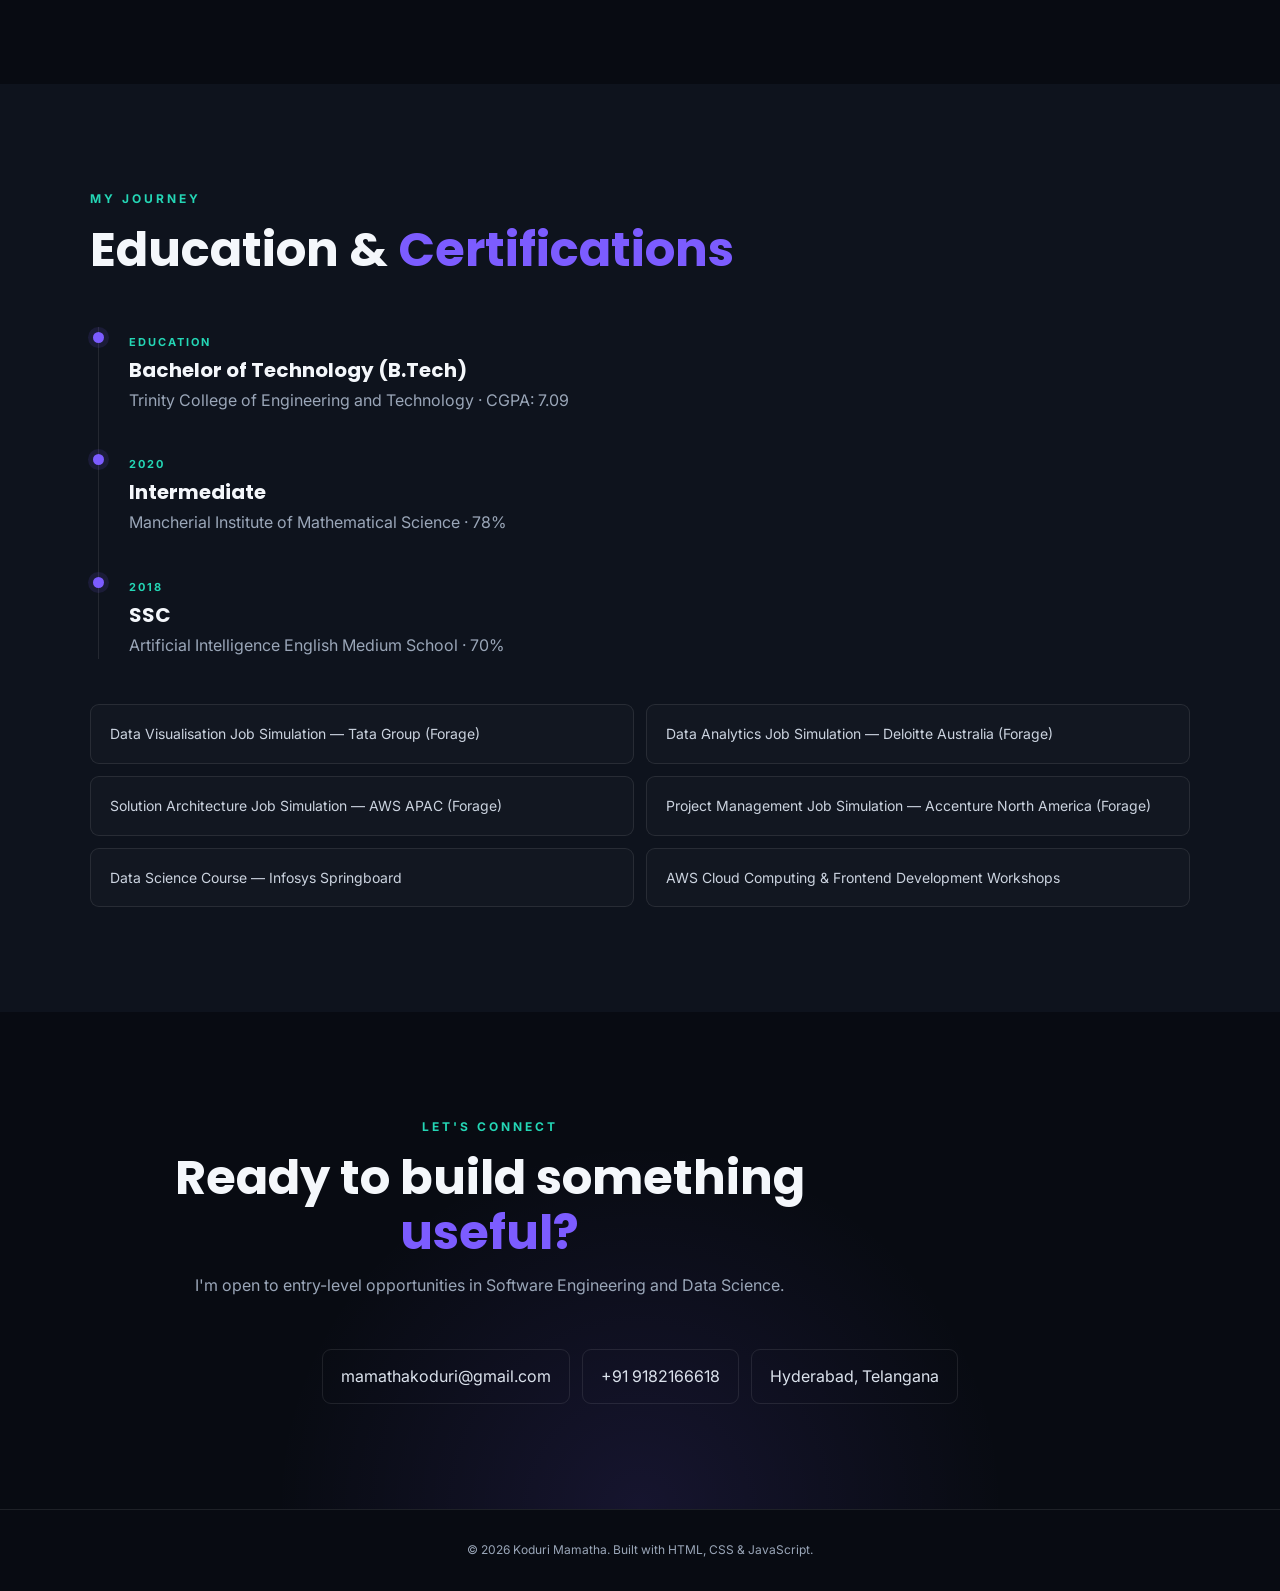
==== commit 19383424: "Update index.html" ====
--- a/index.html
+++ b/index.html
@@ -5,7 +5,7 @@
   <meta name="viewport" content="width=device-width, initial-scale=1.0">
   <meta name="description" content="Portfolio of Koduri Mamatha - Computer Science Graduate">
   <title>Koduri Mamatha | Portfolio</title>
-  <img src="profile.jpg" alt="Koduri Mamatha" class="profile-photo">
+  <img src="Profile.jpg" alt="Koduri Mamatha" class="Profile-photo">
   <link rel="preconnect" href="https://fonts.googleapis.com">
   <link rel="preconnect" href="https://fonts.gstatic.com" crossorigin>
   <link href="https://fonts.googleapis.com/css2?family=Inter:wght@400;500;600;700;800&family=Poppins:wght@500;600;700;800&display=swap" rel="stylesheet">
